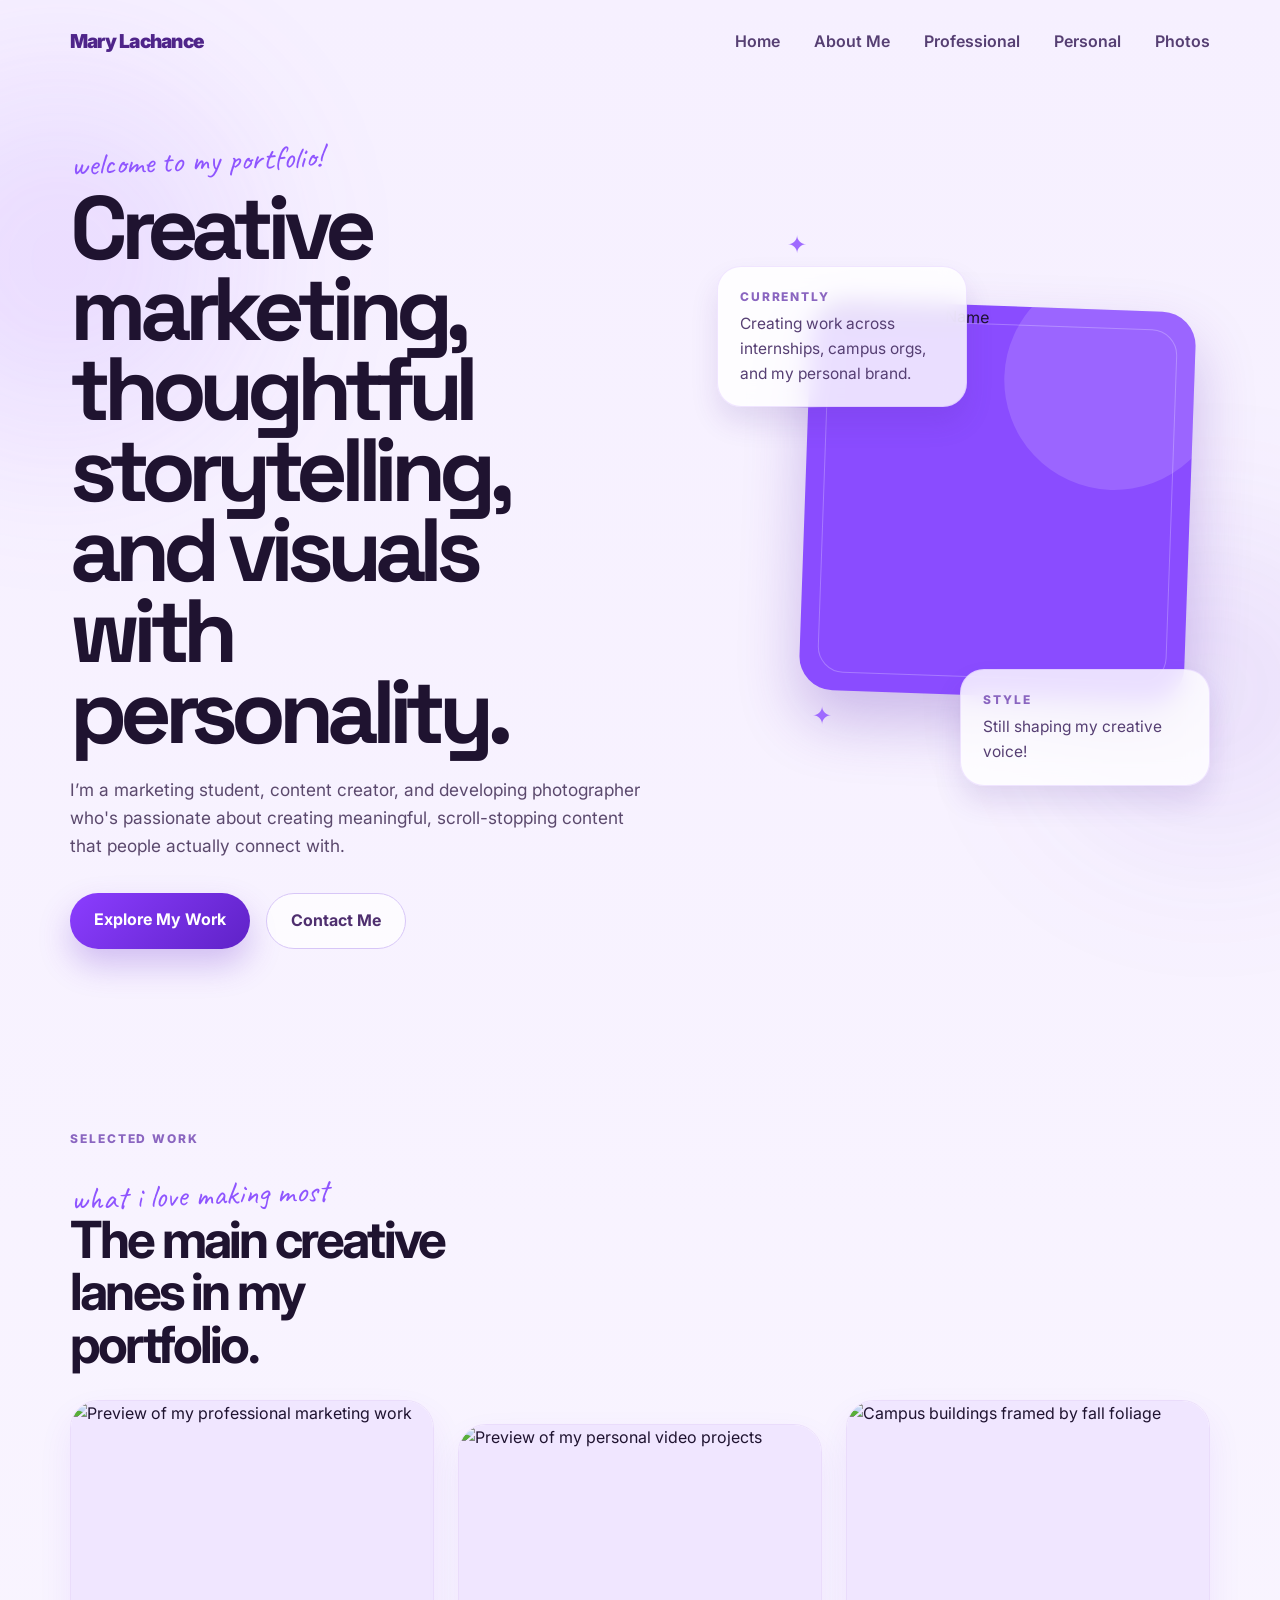
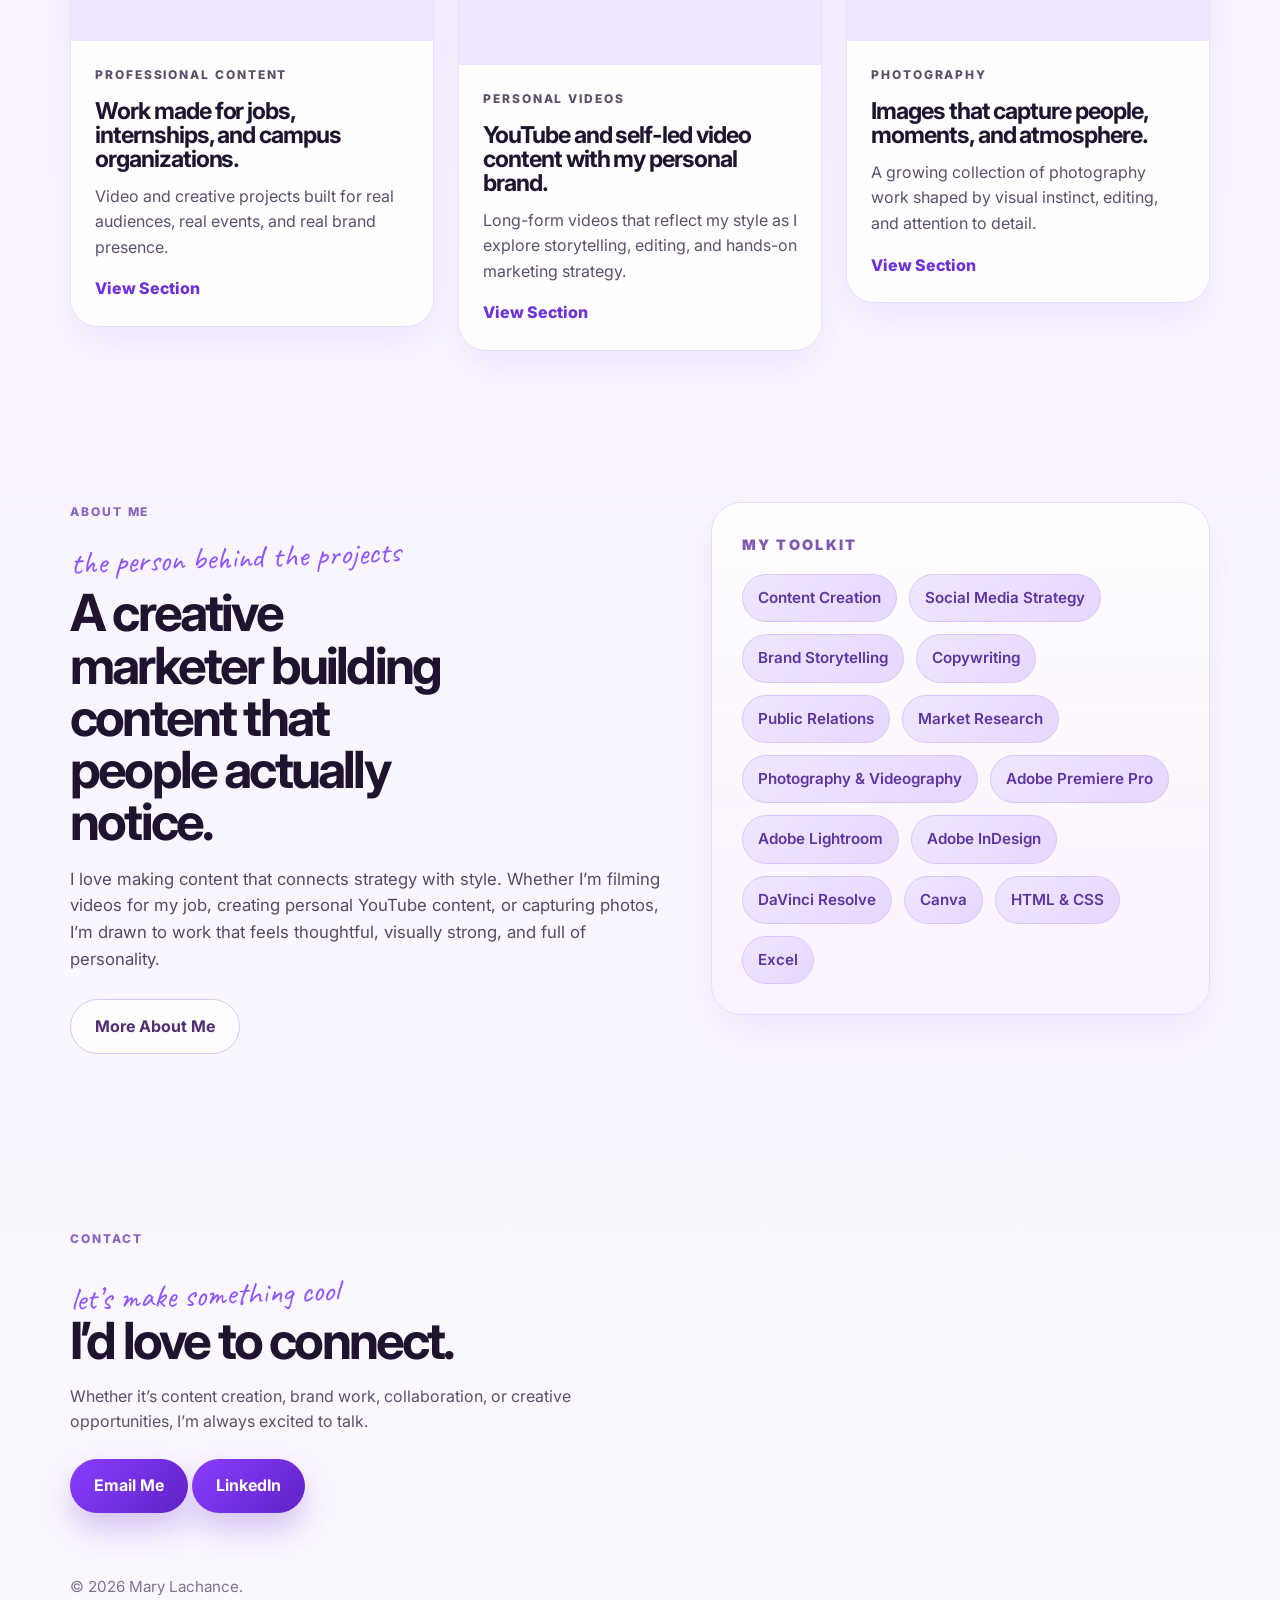
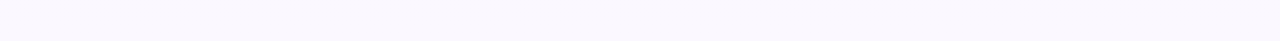
==== index.html @ f774a99b "Add files via upload" ====
<!DOCTYPE html>
<html lang="en">
<head>
  <meta charset="UTF-8" />
  <meta name="viewport" content="width=device-width, initial-scale=1.0" />
  <title>Mary Lachance | Marketing Portfolio</title>
  <link rel="stylesheet" href="style.css" />
</head>
<body>
  <div class="bg-orb orb-one"></div>
  <div class="bg-orb orb-two"></div>

  <header class="site-header">
    <nav class="navbar">
      <div class="logo">Mary Lachance</div>
      <ul class="nav-links">
  <li><a href="home.html">Home</a></li>
  <li><a href="about.html">About Me</a></li>
  <li><a href="professional.html">Professional</a></li>
  <li><a href="personal.html">Personal</a></li>
  <li><a href="photos.html">Photos</a></li>
</ul>
    </nav>
  </header>

  <main>
    <section class="hero">
      <div class="hero-text">
        <p class="script-note">welcome to my portfolio!</p>

        <h1>Creative marketing, thoughtful storytelling, and visuals with personality.</h1>

        <p class="hero-description">
          I’m a marketing student, content creator, and developing photographer who's passionate about creating meaningful, scroll-stopping content that people actually connect with. 
        </p>

        <div class="hero-buttons">
          <a href="#featured" class="btn btn-dark">Explore My Work</a>
          <a href="#contact" class="btn btn-light">Contact Me</a>
        </div>
      </div>

      <div class="hero-visual">
        <div class="visual-main">
          <img src="images/headshot.jpg" alt="Portrait of Your Name" class="hero-photo">
        </div>


        <div class="floating-card top-card">
          <p class="mini-label">Currently</p>
          <p>Creating work across internships, campus orgs, and my personal brand.</p>
        </div>

        <div class="floating-card bottom-card">
          <p class="mini-label">Style</p>
          <p>Still shaping my creative voice!</p>
        </div>

        <div class="sparkle sparkle-one">✦</div>
        <div class="sparkle sparkle-two">✦</div>
      </div>
    </section>
<section class="featured-section" id="featured">
      <div class="section-heading">
        <p class="section-tag">Selected Work</p>
        <p class="script-note section-script">what i love making most</p>
        <h2>The main creative lanes in my portfolio.</h2>
      </div>

      <div class="card-grid">
  <article class="work-card">
    <a href="professional.html"
       class="card-image portfolio-preview"
       aria-label="Explore professional content">
      <img src="images/professional thumbnail.png"
           alt="Preview of my professional marketing work"
           loading="lazy">
    </a>

    <div class="card-content">
      <p class="card-kicker">Professional Content</p>
      <h3>Work made for jobs, internships, and campus organizations.</h3>
      <p>
        Video and creative projects built for real audiences,
        real events, and real brand presence.
      </p>
      <a href="professional.html">View Section</a>
    </div>
  </article>

  <article class="work-card featured-middle">
    <a href="personal.html"
       class="card-image portfolio-preview"
       aria-label="Explore personal videos">
      <img src="images/personal thumbnail.png"
           alt="Preview of my personal video projects"
           loading="lazy">
    </a>

    <div class="card-content">
      <p class="card-kicker">Personal Videos</p>
      <h3>YouTube and self-led video content with my personal brand.</h3>
      <p>
        Long-form videos that reflect my style as I explore
        storytelling, editing, and hands-on marketing strategy.
      </p>
      <a href="personal.html">View Section</a>
    </div>
  </article>

  <article class="work-card">
    <a href="photos.html"
       class="card-image portfolio-preview"
       aria-label="Explore my photography">
      <img src="images/Scenic2.jpg"
           alt="Campus buildings framed by fall foliage"
           loading="lazy">
    </a>

    <div class="card-content">
      <p class="card-kicker">Photography</p>
      <h3>Images that capture people, moments, and atmosphere.</h3>
      <p>
        A growing collection of photography work shaped by
        visual instinct, editing, and attention to detail.
      </p>
      <a href="photos.html">View Section</a>
    </div>
  </article>
</div>
    </section>
    <section class="about-section" id="about">
      <div class="about-text-column">
        <p class="section-tag">About Me</p>
        <p class="script-note section-script">the person behind the projects</p>
        <h2>A creative marketer building content that people actually notice.</h2>
        <p class="about-text">
          I love making content that connects strategy with style. Whether I’m filming videos for my job, creating personal YouTube content, or capturing photos, I’m drawn to work that feels thoughtful, visually strong, and full of personality.
        </p>
        <br>
        <a href="about.html" class="btn btn-light">More About Me</a>

      </div>

     <aside class="skills-panel">
  <p class="skills-title">My Toolkit</p>

  <div class="skills-pills">
    <span>Content Creation</span>
    <span>Social Media Strategy</span>
    <span>Brand Storytelling</span>
    <span>Copywriting</span>
    <span>Public Relations</span>
    <span>Market Research</span>
    <span>Photography &amp; Videography</span>
    <span>Adobe Premiere Pro</span>
    <span>Adobe Lightroom</span>
    <span>Adobe InDesign</span>
    <span>DaVinci Resolve</span>
    <span>Canva</span>
    <span>HTML &amp; CSS</span>
    <span>Excel</span>
  </div>
</aside>
    </section>

    <section class="contact-section" id="contact">
      <p class="section-tag">Contact</p>
      <p class="script-note section-script">let’s make something cool</p>
      <h2>I’d love to connect.</h2>
      <p class="contact-text">
        Whether it’s content creation, brand work, collaboration, or creative opportunities, I’m always excited to talk.
      </p>
      <a href="mailto:marylachance22@gmail.com" class="btn btn-dark">Email Me</a>
      <a href="https://www.linkedin.com/in/m-lachance/" class="btn btn-dark">LinkedIn</a>
    </section>
  </main>

  <footer class="site-footer">
    <p>© 2026 Mary Lachance.</p>
  </footer>
</body>
</html>
---- style.css ----
@import url('https://fonts.googleapis.com/css2?family=Inter:wght@400;500;600;700;800;900&family=Caveat:wght@600&family=Space+Grotesk:wght@500;700&display=swap');


* {
  margin: 0;
  padding: 0;
  box-sizing: border-box;
}

html {
  scroll-behavior: smooth;
}

body {
  font-family: 'Inter', sans-serif;
  background: linear-gradient(180deg, #f6f0ff 0%, #fbf8ff 100%);
  color: #1f1330;
  line-height: 1.6;
  overflow-x: hidden;
  position: relative;
}

a {
  text-decoration: none;
  color: inherit;
}

.bg-orb {
  position: fixed;
  border-radius: 50%;
  filter: blur(90px);
  opacity: 0.55;
  z-index: -2;
  pointer-events: none;
}

.orb-one {
  width: 360px;
  height: 360px;
  background: rgba(156, 92, 255, 0.25);
  top: 80px;
  left: -120px;
}

.orb-two {
  width: 300px;
  height: 300px;
  background: rgba(112, 58, 210, 0.18);
  right: -80px;
  top: 540px;
}

.site-header {
  padding: 26px 0;
  position: relative;
  z-index: 10;
}

.navbar,
.hero,
.about-section,
.featured-section,
.contact-section,
.site-footer {
  width: min(1140px, 90%);
  margin: 0 auto;
}

.navbar {
  display: flex;
  justify-content: space-between;
  align-items: center;
}

.logo {
  font-size: 1.2rem;
  font-weight: 900;
  letter-spacing: -0.04em;
  color: #4f258a;
}

.nav-links {
  display: flex;
  gap: 34px;
  list-style: none;
}

.nav-links a {
  color: #563f73;
  font-weight: 600;
  position: relative;
  transition: color 0.2s ease;
}

.nav-links a::after {
  content: "";
  position: absolute;
  left: 0;
  bottom: -5px;
  width: 0;
  height: 2px;
  background: linear-gradient(90deg, #7a35ff, #bb8cff);
  transition: width 0.25s ease;
}

.nav-links a:hover {
  color: #6b2ed9;
}

.nav-links a:hover::after {
  width: 100%;
}

.hero {
  min-height: 88vh;
  display: grid;
  grid-template-columns: 1.1fr 0.9fr;
  align-items: center;
  gap: 44px;
  padding: 40px 0 90px;
}

.eyebrow,
.section-tag,
.mini-label,
.card-kicker {
  text-transform: uppercase;
  letter-spacing: 0.16em;
  font-size: 0.75rem;
  font-weight: 800;
  color: #8a65c0;
}

.script-note {
  font-family: 'Caveat', cursive;
  font-size: 2rem;
  color: #8f55ff;
  margin-top: 6px;
  margin-bottom: 8px;
  transform: rotate(-2deg);
}

.hero h1 {
  font-family: 'Space Grotesk', sans-serif;
  font-size: clamp(3.4rem, 7vw, 6rem);
  line-height: 0.9;
  letter-spacing: -0.08em;
  max-width: 8.5ch;
  margin-top: 8px;
}

.hero-description {
  margin-top: 24px;
  max-width: 580px;
  font-size: 1.08rem;
  color: #5b496d;
}

.hero-buttons {
  display: flex;
  gap: 16px;
  margin-top: 34px;
  flex-wrap: wrap;
}

.btn {
  display: inline-block;
  padding: 14px 24px;
  border-radius: 999px;
  font-weight: 700;
  transition: transform 0.2s ease, box-shadow 0.2s ease, background 0.2s ease;
}

.btn:hover {
  transform: translateY(-3px);
}

.btn-dark {
  background: linear-gradient(135deg, #8b3dff, #5f22c7);
  color: white;
  box-shadow: 0 16px 32px rgba(110, 53, 210, 0.28);
}

.btn-dark:hover {
  box-shadow: 0 20px 36px rgba(110, 53, 210, 0.34);
}

.btn-light {
  border: 1px solid #d7c6f7;
  background: rgba(255, 255, 255, 0.7);
  color: #4f2f6f;
}

.hero-tags {
  display: flex;
  gap: 12px;
  flex-wrap: wrap;
  margin-top: 28px;
}

.hero-tags span {
  padding: 9px 14px;
  border-radius: 999px;
  background: rgba(143, 85, 255, 0.1);
  border: 1px solid rgba(143, 85, 255, 0.16);
  color: #6937b7;
  font-size: 0.93rem;
  font-weight: 600;
}

.hero-visual {
  position: relative;
  min-height: 540px;
}

.visual-main {
  position: absolute;
  right: 20px;
  top: 40px;
  width: 78%;
  height: 390px;
  border-radius: 34px;
  box-shadow: 0 30px 60px rgba(92, 39, 180, 0.28);
  overflow: hidden;
  transform: rotate(2deg);
  background: #8a4cff;
}

.hero-photo {
  width: 100%;
  height: 100%;
  object-fit: cover;
  display: block;
}

.visual-overlay {
  position: absolute;
  inset: 0;
  background: linear-gradient(
    180deg,
    rgba(111, 49, 221, 0.18) 0%,
    rgba(76, 22, 160, 0.42) 100%
  );
  z-index: 1;
}


.visual-main::before {
  content: "";
  position: absolute;
  inset: 18px;
  border-radius: 26px;
  border: 1px solid rgba(255, 255, 255, 0.25);
}

.visual-main::after {
  content: "";
  position: absolute;
  width: 220px;
  height: 220px;
  background: rgba(255, 255, 255, 0.14);
  border-radius: 50%;
  top: -40px;
  right: -30px;
}

.visual-overlay-text {
  position: absolute;
  left: 34px;
  bottom: 34px;
  color: white;
  z-index: 2;
}

.visual-overlay-text .mini-label {
  color: rgba(255, 255, 255, 0.75);
  margin-bottom: 8px;
}

.visual-overlay-text h3 {
  font-size: 2rem;
  line-height: 1;
  max-width: 10ch;
  letter-spacing: -0.05em;
  text-shadow: 0 8px 24px rgba(0, 0, 0, 0.18);
}


.floating-card {
  position: absolute;
  background: rgba(255, 255, 255, 0.82);
  backdrop-filter: blur(12px);
  border: 1px solid rgba(139, 61, 255, 0.12);
  border-radius: 24px;
  padding: 20px 22px;
  box-shadow: 0 16px 28px rgba(74, 31, 148, 0.12);
  max-width: 250px;
}

.floating-card p:last-child {
  color: #563f73;
  font-size: 0.97rem;
  margin-top: 6px;
}

.top-card {
  left: 0;
  top: 0;
}

.bottom-card {
  right: 0;
  bottom: 20px;
}

.sparkle {
  position: absolute;
  color: #9a63ff;
  font-size: 1.5rem;
  opacity: 0.9;
}

.sparkle-one {
  top: -40px;
  left: 70px;
}

.sparkle-two {
  bottom: 70px;
  left: 95px;
}

.about-section {
  display: grid;
  grid-template-columns: 1.1fr 0.9fr;
  gap: 30px;
  align-items: start;
  padding: 85px 0;
}

.section-script {
  margin-bottom: 2px;
}

.about-text-column h2,
.section-heading h2,
.contact-section h2 {
  font-size: clamp(2.2rem, 4vw, 3.3rem);
  line-height: 1.02;
  letter-spacing: -0.055em;
  margin: 8px 0 18px;
  max-width: 12ch;
}

.about-text {
  max-width: 720px;
  color: #584867;
  font-size: 1.05rem;
}

.subtle-line {
  margin-top: 18px;
  font-weight: 600;
  color: #7f4fcb;
}

.skills-panel {
  background: linear-gradient(180deg, rgba(255, 255, 255, 0.86), rgba(248, 241, 255, 0.88));
  border: 1px solid #e7daf9;
  border-radius: 30px;
  padding: 30px;
  box-shadow: 0 20px 40px rgba(109, 51, 209, 0.08);
}

.skills-title {
  font-size: 0.9rem;
  text-transform: uppercase;
  letter-spacing: 0.16em;
  font-weight: 900;
  color: #7e59ae;
  margin-bottom: 18px;
}

.skills-pills {
  display: flex;
  flex-wrap: wrap;
  gap: 12px;
}

.skills-pills span {
  padding: 11px 15px;
  border-radius: 999px;
  background: linear-gradient(135deg, #f0e6ff, #e6d7ff);
  color: #5d35a0;
  border: 1px solid #dac6fb;
  font-size: 0.95rem;
  font-weight: 600;
  transition: transform 0.2s ease, box-shadow 0.2s ease;
}

.skills-pills span:hover {
  transform: translateY(-2px);
  box-shadow: 0 10px 18px rgba(122, 53, 255, 0.12);
}

.featured-section {
  padding: 90px 0;
}

.section-heading {
  margin-bottom: 30px;
}

.card-grid {
  display: grid;
  grid-template-columns: repeat(3, 1fr);
  gap: 24px;
  align-items: start;
}

.work-card {
  background: rgba(255, 255, 255, 0.84);
  border: 1px solid #eadcfb;
  border-radius: 28px;
  overflow: hidden;
  box-shadow: 0 16px 34px rgba(117, 53, 224, 0.08);
  transition: transform 0.22s ease, box-shadow 0.22s ease;
}

.work-card:hover {
  transform: translateY(-10px);
  box-shadow: 0 22px 42px rgba(117, 53, 224, 0.16);
}

.featured-middle {
  transform: translateY(24px);
}

.featured-middle:hover {
  transform: translateY(14px);
}

.card-image {
  height: 240px;
  position: relative;
  overflow: hidden;
}

.card-image::after {
  content: "";
  position: absolute;
  width: 180px;
  height: 180px;
  border-radius: 50%;
  background: rgba(255, 255, 255, 0.12);
  right: -20px;
  top: -20px;
}

.card-number {
  position: absolute;
  left: 20px;
  bottom: 14px;
  font-size: 4rem;
  font-weight: 900;
  letter-spacing: -0.08em;
  color: rgba(255, 255, 255, 0.78);
}

.purple-one {
  background: linear-gradient(135deg, #8f54ff, #5a20cb);
}

.purple-two {
  background: linear-gradient(135deg, #bb8cff, #7a35ff);
}

.purple-three {
  background: linear-gradient(135deg, #c89eff, #6f35db);
}

.card-content {
  padding: 24px;
}

.card-kicker {
  margin-bottom: 10px;
}

.card-content h3 {
  font-size: 1.45rem;
  line-height: 1.03;
  letter-spacing: -0.045em;
  margin-bottom: 12px;
}

.card-content p {
  color: #5d4f6a;
  margin-bottom: 16px;
}

.card-content a {
  color: #6d32da;
  font-weight: 800;
}

.card-content a:hover {
  color: #531db6;
}

.contact-section {
  padding: 90px 0 34px;
}

.contact-text {
  max-width: 600px;
  color: #5d4f6a;
  margin: 12px 0 24px;
}

.site-footer {
  padding: 28px 0 42px;
  color: #7f7290;
  font-size: 0.95rem;
}

@media (max-width: 980px) {
  .hero,
  .about-section {
    grid-template-columns: 1fr;
  }

  .hero {
    min-height: auto;
    padding-top: 20px;
  }

  .hero h1 {
    max-width: 100%;
  }

  .hero-visual {
    min-height: 500px;
    margin-top: 10px;
  }

  .visual-main {
    width: 74%;
  }

  .card-grid {
    grid-template-columns: 1fr;
  }

  .featured-middle {
    transform: translateY(0);
  }

  .featured-middle:hover {
    transform: translateY(-10px);
  }
}

@media (max-width: 640px) {
  .navbar {
    flex-direction: column;
    gap: 18px;
  }

  .nav-links {
    gap: 18px;
    flex-wrap: wrap;
    justify-content: center;
  }

  .hero-buttons {
    flex-direction: column;
    align-items: flex-start;
  }

  .hero-visual {
    min-height: 460px;
  }

  .visual-main {
    position: relative;
    width: 100%;
    right: 0;
    top: 40px;
    height: 300px;
  }

  .top-card,
  .bottom-card {
    position: absolute;
    max-width: 210px;
  }

  .top-card {
    top: 0;
    left: 0;
  }

  .bottom-card {
    right: 0;
    bottom: 10px;
  }

  .script-note {
    font-size: 1.65rem;
  }

  .card-number {
    font-size: 3.2rem;
  }
}
.subpage-hero,
.content-section,
.featured-project-block {
  width: min(1140px, 90%);
  margin: 0 auto;
}

.subpage-hero {
  padding: 70px 0 60px;
  display: grid;
  grid-template-columns: 1.15fr 0.85fr;
  gap: 28px;
  align-items: end;
}

.subpage-hero h1 {
  font-family: 'Space Grotesk', sans-serif;
  font-size: clamp(2.8rem, 5vw, 4.6rem);
  line-height: 0.94;
  letter-spacing: -0.07em;
  max-width: 11ch;
  margin: 10px 0 18px;
}

.subpage-intro {
  max-width: 680px;
  font-size: 1.05rem;
  color: #5c4d69;
}

.subpage-sidecard {
  background: rgba(255, 255, 255, 0.82);
  border: 1px solid #eadcfb;
  border-radius: 28px;
  padding: 28px;
  box-shadow: 0 16px 34px rgba(117, 53, 224, 0.08);
}

.subpage-sidecard h3 {
  font-family: 'Space Grotesk', sans-serif;
  font-size: 1.5rem;
  line-height: 1;
  letter-spacing: -0.05em;
  margin: 10px 0 14px;
  color: #24182e;
}

.subpage-sidecard p {
  color: #5d4f6a;
  margin-bottom: 12px;
}

.quick-pills {
  display: flex;
  flex-wrap: wrap;
  gap: 10px;
  margin-top: 14px;
}

.quick-pills span {
  padding: 9px 13px;
  border-radius: 999px;
  background: linear-gradient(135deg, #f0e6ff, #e6d7ff);
  color: #5d35a0;
  border: 1px solid #dac6fb;
  font-size: 0.9rem;
  font-weight: 600;
}


.content-section {
  padding: 50px 0 30px;
}

.video-grid {
  display: grid;
  grid-template-columns: repeat(3, 1fr);
  gap: 24px;
  margin-top: 28px;
}

.video-card {
  background: transparent;
  border: none;
  box-shadow: none;
  padding: 0;
  display: block;
}

.video-frame {
  width: 100%;
  aspect-ratio: 9 / 16;
  border-radius: 24px;
  overflow: hidden;
  background: linear-gradient(135deg, #8f54ff, #5a20cb);
  box-shadow: 0 16px 34px rgba(117, 53, 224, 0.12);
}

.video-frame iframe,
.video-frame video,
.video-frame img {
  width: 100%;
  height: 100%;
  border: 0;
  display: block;
}

.video-info {
  display: none;
}

@media (max-width: 900px) {
  .subpage-hero,
  .featured-project-block {
    grid-template-columns: 1fr;
  }

  .video-grid {
    grid-template-columns: repeat(2, 1fr);
  }
}

@media (max-width: 640px) {
  .video-grid {
    grid-template-columns: 1fr;
  }
}


.meta-line {
  font-size: 0.97rem;
}

.featured-project-block {
  padding: 80px 0 50px;
  display: grid;
  grid-template-columns: 1.15fr 0.85fr;
  gap: 28px;
  align-items: center;
}

.featured-project-text h2 {
  font-family: 'Space Grotesk', sans-serif;
  font-size: clamp(2.3rem, 4vw, 3.5rem);
  line-height: 0.98;
  letter-spacing: -0.06em;
  margin: 8px 0 18px;
}

.featured-project-text p {
  max-width: 700px;
  color: #5c4d69;
  margin-bottom: 14px;
}

.featured-project-card {
  background: linear-gradient(135deg, #8f54ff, #5a20cb);
  color: white;
  border-radius: 30px;
  padding: 34px;
  box-shadow: 0 22px 42px rgba(117, 53, 224, 0.18);
  min-height: 260px;
  display: flex;
  flex-direction: column;
  justify-content: flex-end;
}

.featured-project-card .card-kicker {
  color: rgba(255, 255, 255, 0.75);
  margin-bottom: 10px;
}

.featured-project-card h3 {
  font-size: 2rem;
  line-height: 1;
  letter-spacing: -0.05em;
  margin-bottom: 12px;
}

.featured-project-card p {
  color: rgba(255, 255, 255, 0.9);
}

@media (max-width: 900px) {
  .subpage-hero,
  .featured-project-block {
    grid-template-columns: 1fr;
  }

  .video-grid {
    grid-template-columns: repeat(2, 1fr);
  }
}

@media (max-width: 640px) {
  .video-grid {
    grid-template-columns: 1fr;
  }
}

.featured-video-section {
  width: min(1140px, 90%);
  margin: 0 auto;
  padding: 50px 0 60px;
}

.featured-video-frame {
  margin-top: 18px;
  border-radius: 30px;
  overflow: hidden;
  aspect-ratio: 16 / 9;
  box-shadow: 0 24px 48px rgba(117, 53, 224, 0.16);
  background: linear-gradient(135deg, #8f54ff, #5a20cb);
}

.featured-video-frame iframe {
  width: 100%;
  height: 100%;
  border: 0;
  display: block;
}

.youtube-grid {
  display: grid;
  grid-template-columns: repeat(2, 1fr);
  gap: 28px;
  margin-top: 28px;
}

.youtube-frame {
  width: 100%;
  aspect-ratio: 16 / 9;
  border-radius: 26px;
  overflow: hidden;
  background: linear-gradient(135deg, #bb8cff, #7a35ff);
  box-shadow: 0 18px 34px rgba(117, 53, 224, 0.14);
}

.youtube-frame iframe {
  width: 100%;
  height: 100%;
  border: 0;
}

@media (max-width: 900px) {
  .youtube-grid {
    grid-template-columns: 1fr;
  }
}
.photo-feature-section,
.photo-gallery-section {
  width: min(1140px, 90%);
  margin: 0 auto;
}

.photo-feature-section {
  padding: 50px 0 60px;
}

.photo-feature-frame {
  margin-top: 18px;
  border-radius: 30px;
  overflow: hidden;
  aspect-ratio: 16 / 9;
  box-shadow: 0 24px 48px rgba(117, 53, 224, 0.16);
  background: linear-gradient(135deg, #8f54ff, #5a20cb);
}

.photo-feature-frame img {
  width: 100%;
  height: 100%;
  object-fit: cover;
  display: block;
}

.photo-gallery-section {
  width: min(1140px, 90%);
  margin: 0 auto;
  padding: 10px 0 70px;
}


.gallery-item:hover {
  transform: translateY(-6px);
  box-shadow: 0 22px 40px rgba(117, 53, 224, 0.16);
}

.photo-gallery-grid {
  column-count: 3;
  column-gap: 28px;   /* ← THIS controls horizontal space */
  margin-top: 32px;
}

.gallery-item {
  break-inside: avoid;
  margin-bottom: 28px;   /* ← THIS controls vertical space */
  border-radius: 24px;
  overflow: hidden;
  box-shadow: 0 16px 34px rgba(117, 53, 224, 0.10);
  transition: transform 0.4s cubic-bezier(.22,1,.36,1),
              box-shadow 0.4s cubic-bezier(.22,1,.36,1);
}

.gallery-item img {
  transition: transform 0.5s ease;
  width: 100%;
  height: auto;
  display: block;
}

@media (max-width: 900px) {
  .photo-gallery-grid {
    column-count: 2;
  }
}

@media (max-width: 640px) {
  .photo-gallery-grid {
    column-count: 1;
  }
}

.about-hero-page,
.about-quick-section,
.experience-section,
.education-section,
.more-section {
  width: min(1140px, 90%);
  margin: 0 auto;
}

.about-hero-page {
  padding: 70px 0 60px;
  display: grid;
  grid-template-columns: 1.1fr 0.9fr;
  gap: 32px;
  align-items: center;
}

.about-hero-page h1 {
  font-family: 'Space Grotesk', sans-serif;
  font-size: clamp(2.8rem, 5vw, 4.8rem);
  line-height: 0.95;
  letter-spacing: -0.07em;
  margin: 10px 0 18px;
  max-width: 11ch;
}

.about-hero-photo-card {
  position: relative;
  min-height: 520px;
  padding: 40px;        /* creates sparkle room */
  margin-right: -40px;  /* lets it hang outside grid */
}

.about-photo-inner {
  position: relative;
  height: 520px;     /* VERY important */
  border-radius: 30px;
  overflow: hidden;
}

.about-photo-inner img {
  position: absolute;

  width: 130%;
  height: 130%;

  top: -20%;
  left: -20%;

  object-fit: cover;
}

.sparkle {
  position: absolute;
  color: #9a63ff;
  font-size: 1.5rem;
  opacity: 0.95;
  z-index: 3;
}

.sparkle-about-one {
  top: 10px;
  left: 10px;
}

.sparkle-about-two {
  top: 140px;
  right: 10px;
}

.sparkle-about-three {
  bottom: 20px;
  left: 20px;
}

.about-quick-section {
  display: grid;
  grid-template-columns: 1fr 1fr;
  gap: 24px;
  padding: 10px 0 70px;
}

.about-quick-card,
.education-card,
.more-card,
.experience-card {
  background: rgba(255, 255, 255, 0.84);
  border: 1px solid #eadcfb;
  border-radius: 28px;
  padding: 28px;
  box-shadow: 0 16px 34px rgba(117, 53, 224, 0.08);
}

.experience-section,
.education-section,
.more-section {
  padding: 20px 0 70px;
}

.experience-list {
  display: grid;
  gap: 20px;
  margin-top: 28px;
}

.experience-topline {
  display: flex;
  justify-content: space-between;
  align-items: baseline;
  gap: 16px;
  flex-wrap: wrap;
}

.experience-card h3,
.education-card h3,
.more-card h3 {
  font-family: 'Space Grotesk', sans-serif;
  font-size: 1.5rem;
  line-height: 1;
  letter-spacing: -0.05em;
  margin-bottom: 10px;
  color: #24182e;
}

.experience-place,
.education-line {
  color: #7b5aa9;
  font-weight: 600;
  margin-bottom: 10px;
}

.experience-date {
  color: #7b5aa9;
  font-weight: 600;
  font-size: 0.95rem;
}

.experience-card p,
.education-card p,
.more-card p {
  color: #5d4f6a;
}

.more-grid {
  display: grid;
  grid-template-columns: repeat(3, 1fr);
  gap: 20px;
  margin-top: 28px;
}

@media (max-width: 900px) {
  .about-hero-page,
  .about-quick-section,
  .more-grid {
    grid-template-columns: 1fr;
  }

  .about-hero-photo-card {
    min-height: 420px;
  }
}
.video-frame .instagram-media {
  width: 100% !important;
  min-width: 100% !important;
  max-width: 100% !important;
  margin: 0 !important;
}
.instagram-card {
  background: transparent;
  border: none;
  box-shadow: none;
  padding: 0;
}

.instagram-card .instagram-media {
  width: 100% !important;
  max-width: 100% !important;
  min-width: 0 !important;
  margin: 0 auto !important;
}

.instagram-card iframe {
  width: 100% !important;
  min-height: 600px !important;
  border-radius: 24px !important;
}
.instagram-card {
  background: transparent;
  border: none;
  box-shadow: none;
  padding: 0;
}

.instagram-card .instagram-media {
  width: 100% !important;
  max-width: 100% !important;
  min-width: 0 !important;
  margin: 0 auto !important;
}

.youtube-frame {
  position: relative;
  width: 100%;
  aspect-ratio: 16 / 9;
}

.youtube-frame iframe {
  position: absolute;
  width: 100%;
  height: 100%;
  border: 0;
}

.featured-video-section {
  padding: 120px 0;
}

.featured-video-section .video-card {
  max-width: 900px;
  margin: 40px auto 0;
}
.featured-video-section {
  width: min(1140px, 90%);
  margin: 0 auto;
  padding: 80px 0 60px;
}

.featured-youtube-wrap {
  max-width: 900px;
  margin: 24px auto 0;
}

.youtube-frame {
  position: relative;
  width: 100%;
  aspect-ratio: 16 / 9;
  border-radius: 26px;
  overflow: hidden;
  background: linear-gradient(135deg, #bb8cff, #7a35ff);
  box-shadow: 0 18px 34px rgba(117, 53, 224, 0.14);
}

.youtube-frame iframe {
  position: absolute;
  inset: 0;
  width: 100%;
  height: 100%;
  border: 0;
}
.river-run-grid {
  display: grid;
  grid-template-columns: repeat(3, minmax(0, 1fr));
  gap: 24px;
  margin-top: 28px;
}

.river-run-card {
  min-width: 0;
  overflow: hidden;
  background: rgba(255, 255, 255, 0.84);
  border: 1px solid #eadcfb;
  border-radius: 24px;
  box-shadow: 0 16px 34px rgba(117, 53, 224, 0.08);
}

.river-run-preview {
  display: block;
  width: 100%;
  height: 460px;
  border: 0;
  background: #fbf8ff;
}

.river-run-preview p {
  padding: 24px;
  color: #5c4d69;
}

.river-run-link {
  display: block;
  padding: 18px 22px;
  color: #6d32da;
  font-weight: 700;
  transition: color 0.2s ease;
}

.river-run-link:hover {
  color: #531db6;
}

@media (max-width: 900px) {
  .river-run-grid {
    grid-template-columns: repeat(2, minmax(0, 1fr));
  }
}

@media (max-width: 640px) {
  .river-run-grid {
    grid-template-columns: 1fr;
  }
}
.portfolio-preview {
  display: block;
  background: #f0e6ff;
}

.portfolio-preview::after {
  content: none;
}

.portfolio-preview img {
  display: block;
  width: 100%;
  height: 100%;
  object-fit: cover;
  object-position: center;
  transition: transform 0.4s ease;
}

.work-card:hover .portfolio-preview img {
  transform: scale(1.04);
}

.portfolio-preview:focus-visible {
  outline: 3px solid #6d32da;
  outline-offset: -3px;
}
.shorts-grid {
  display: grid;
  grid-template-columns: repeat(3, minmax(0, 1fr));
  gap: 24px;
  margin-top: 28px;
  margin-bottom: 40px;
}

.shorts-frame {
  aspect-ratio: 9 / 16;
  overflow: hidden;
  border-radius: 24px;
  background: #1f1330;
  box-shadow: 0 16px 34px rgba(117, 53, 224, 0.12);
}

.shorts-frame iframe {
  display: block;
  width: 100%;
  height: 100%;
  border: 0;
}

@media (max-width: 900px) {
  .shorts-grid {
    grid-template-columns: repeat(2, minmax(0, 1fr));
  }
}

@media (max-width: 640px) {
  .shorts-grid {
    grid-template-columns: 1fr;
    max-width: 380px;
    margin-left: auto;
    margin-right: auto;
  }
}
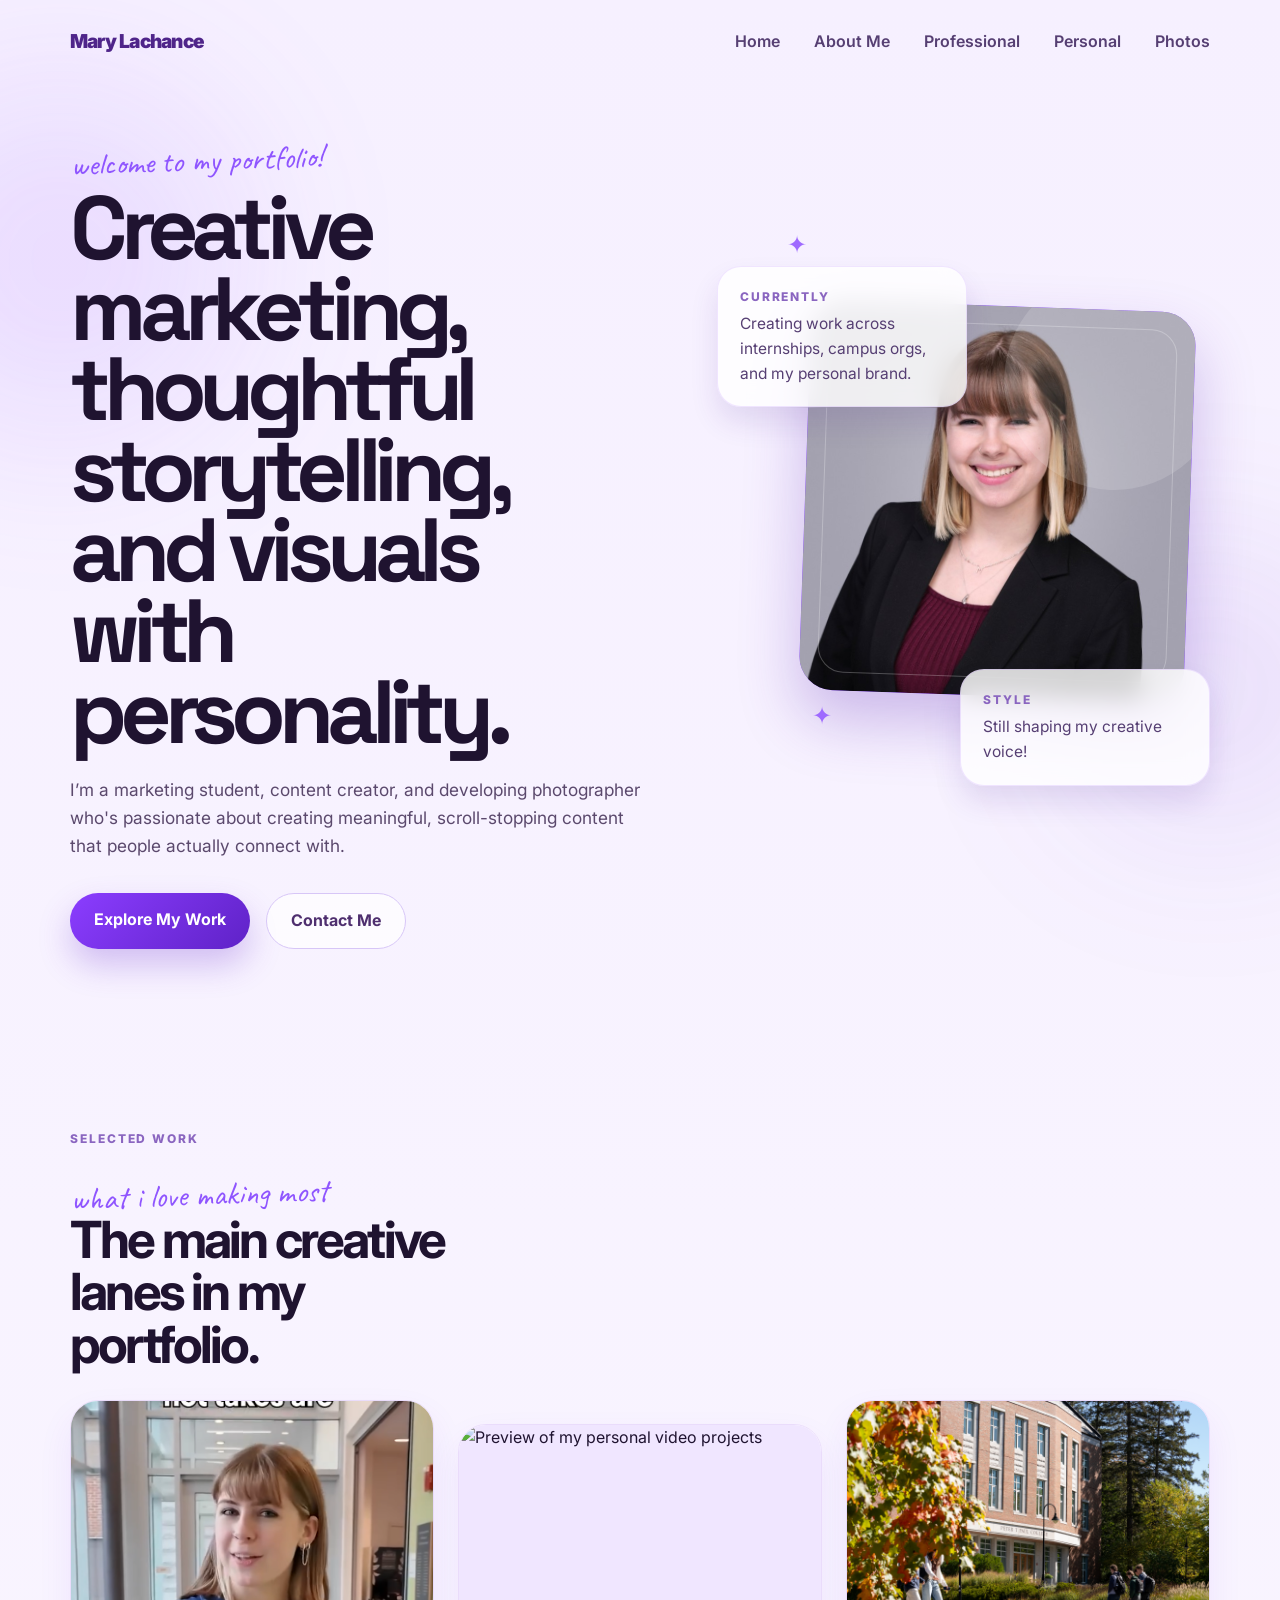
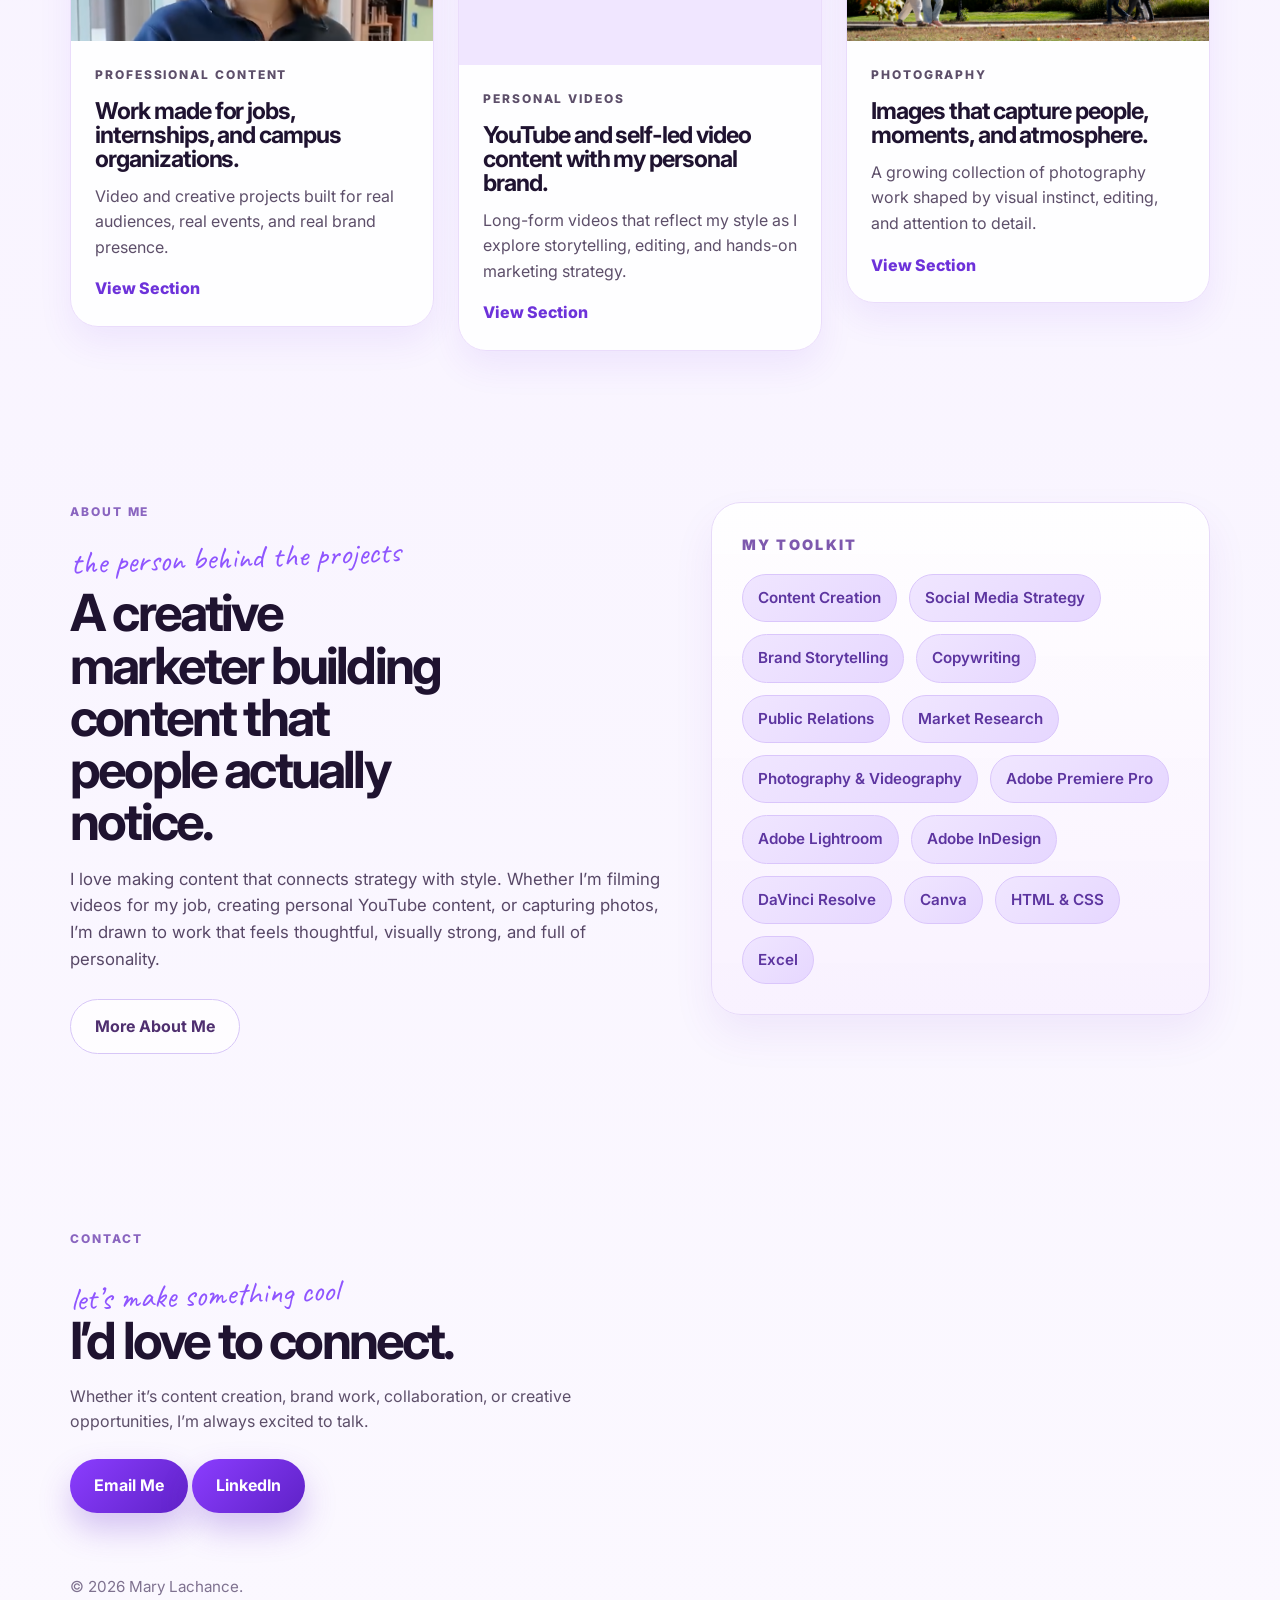
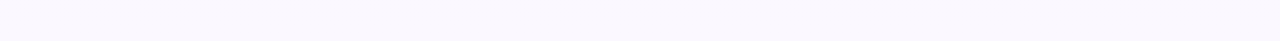
==== commit e253239d: "Update index.html" ====
--- a/index.html
+++ b/index.html
@@ -14,7 +14,7 @@
     <nav class="navbar">
       <div class="logo">Mary Lachance</div>
       <ul class="nav-links">
-  <li><a href="home.html">Home</a></li>
+  <li><a href="index.html">Home</a></li>
   <li><a href="about.html">About Me</a></li>
   <li><a href="professional.html">Professional</a></li>
   <li><a href="personal.html">Personal</a></li>
